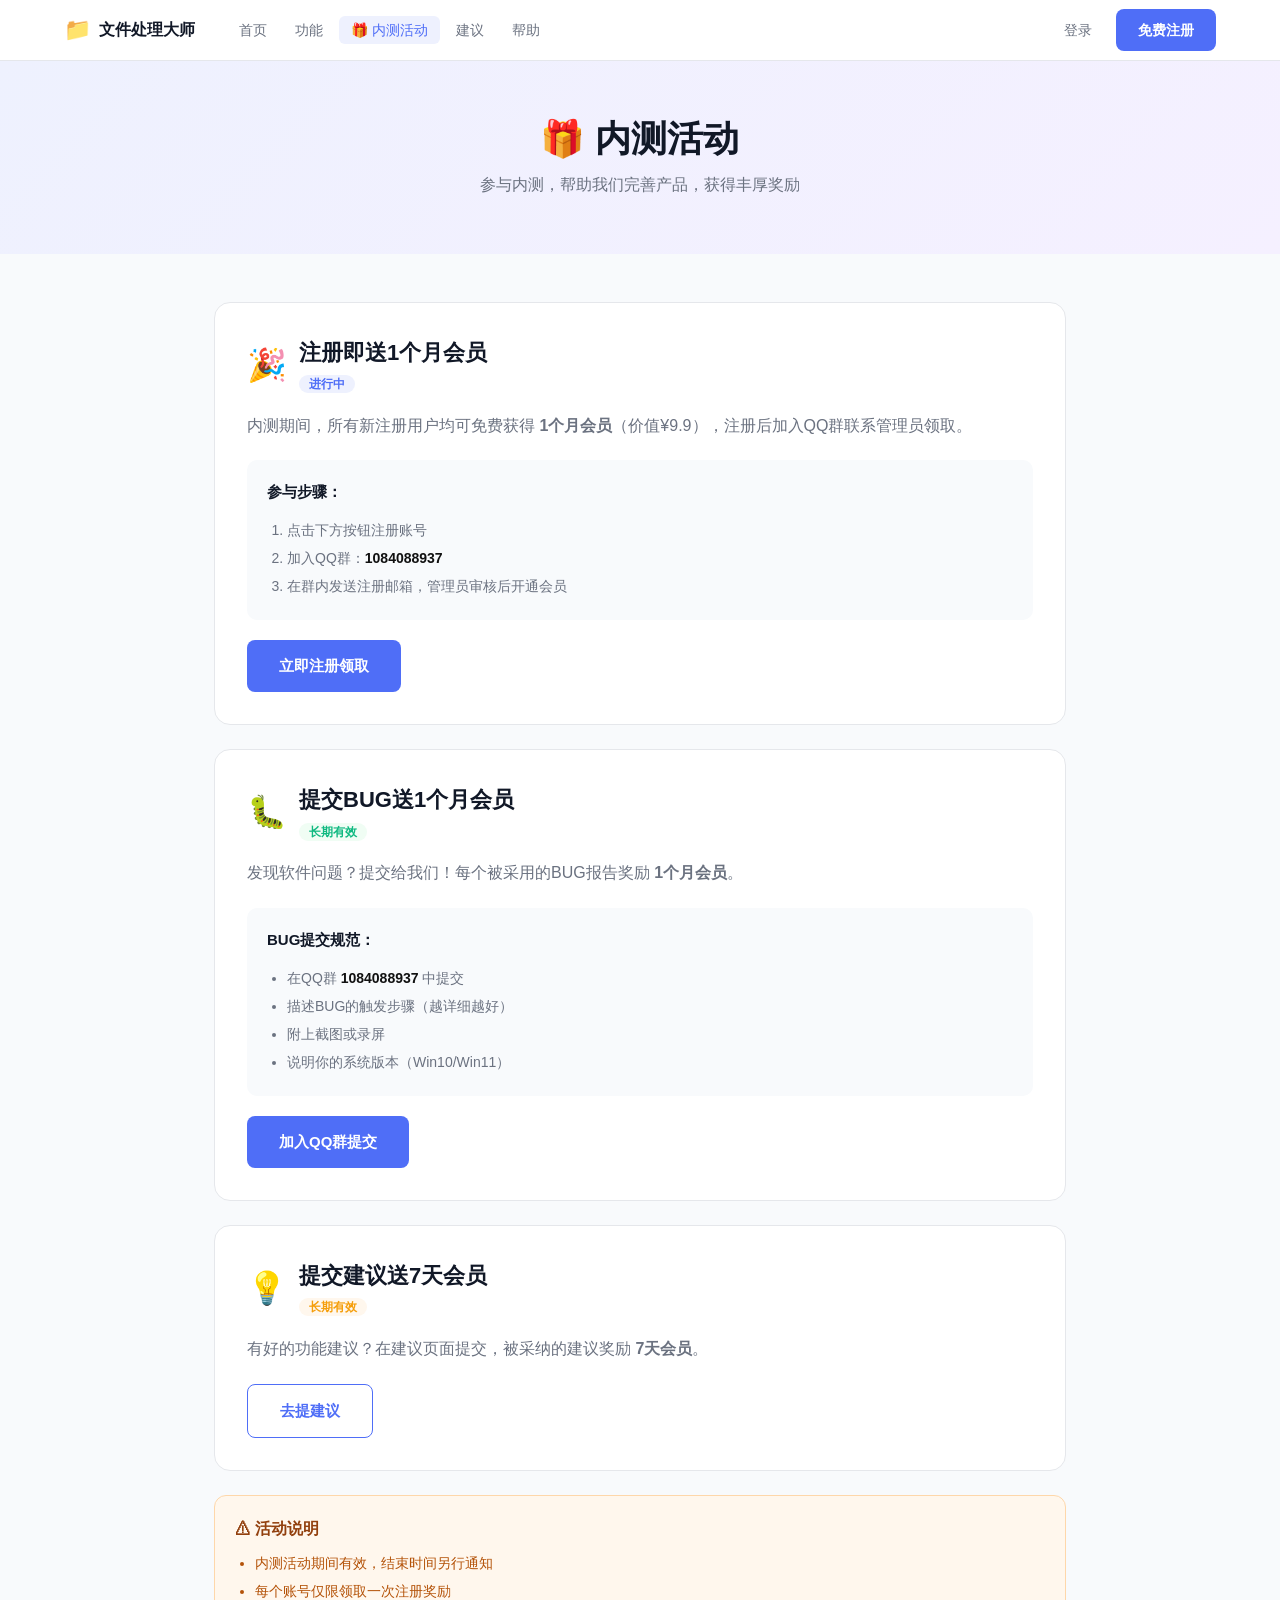
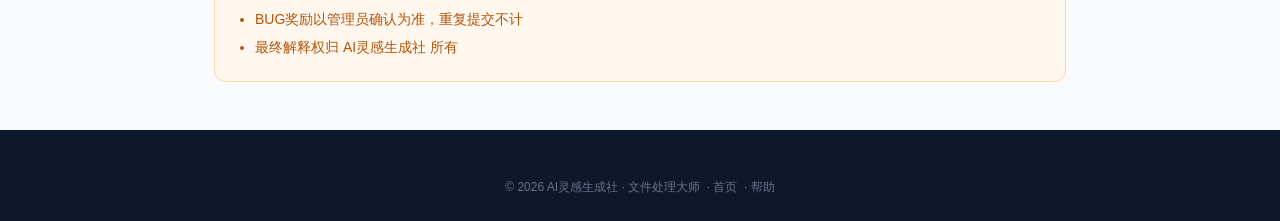
==== activity.html @ 825e1976 "Add files via upload" ====
<!DOCTYPE html>
<html lang="zh-CN">
<head>
<meta charset="UTF-8"/><meta name="viewport" content="width=device-width,initial-scale=1.0"/>
<title>内测活动 - 文件处理大师</title>
<link rel="stylesheet" href="style.css"/>
</head>
<body>
<nav class="navbar">
  <div class="nav-inner">
    <a href="index.html" class="logo"><div class="logo-icon">📁</div><span>文件处理大师</span></a>
    <ul class="nav-links"><li><a href="index.html">首页</a></li><li><a href="features.html">功能</a></li><li><a href="activity.html" class="active">🎁 内测活动</a></li><li><a href="suggestions.html">建议</a></li><li><a href="faq.html">帮助</a></li></ul>
    <div class="nav-actions"><a href="login.html" class="btn-ghost">登录</a><a href="register.html" class="btn-primary">免费注册</a></div>
  </div>
</nav>

<div class="page-hero">
  <h1>🎁 内测活动</h1>
  <p>参与内测，帮助我们完善产品，获得丰厚奖励</p>
</div>

<div class="page-content">

  <!-- 活动1：注册送会员 -->
  <div style="background:#fff;border:1px solid #E5E7EB;border-radius:16px;padding:32px;margin-bottom:24px">
    <div style="display:flex;align-items:center;gap:12px;margin-bottom:16px">
      <span style="font-size:32px">🎉</span>
      <div>
        <h2 style="font-size:22px;font-weight:800">注册即送1个月会员</h2>
        <span style="background:#EEF1FE;color:#4F6EF7;font-size:12px;padding:2px 10px;border-radius:10px;font-weight:600">进行中</span>
      </div>
    </div>
    <p style="color:#6B7280;margin-bottom:20px;line-height:1.8">内测期间，所有新注册用户均可免费获得 <strong>1个月会员</strong>（价值¥9.9），注册后加入QQ群联系管理员领取。</p>
    <div style="background:#F8FAFC;border-radius:10px;padding:20px;margin-bottom:20px">
      <h4 style="margin-bottom:12px;font-size:15px">参与步骤：</h4>
      <ol style="padding-left:20px;color:#6B7280;line-height:2;font-size:14px">
        <li>点击下方按钮注册账号</li>
        <li>加入QQ群：<strong style="color:#111">1084088937</strong></li>
        <li>在群内发送注册邮箱，管理员审核后开通会员</li>
      </ol>
    </div>
    <a href="register.html" class="btn-primary btn-lg">立即注册领取</a>
  </div>

  <!-- 活动2：提交BUG -->
  <div style="background:#fff;border:1px solid #E5E7EB;border-radius:16px;padding:32px;margin-bottom:24px">
    <div style="display:flex;align-items:center;gap:12px;margin-bottom:16px">
      <span style="font-size:32px">🐛</span>
      <div>
        <h2 style="font-size:22px;font-weight:800">提交BUG送1个月会员</h2>
        <span style="background:#F0FDF4;color:#10B981;font-size:12px;padding:2px 10px;border-radius:10px;font-weight:600">长期有效</span>
      </div>
    </div>
    <p style="color:#6B7280;margin-bottom:20px;line-height:1.8">发现软件问题？提交给我们！每个被采用的BUG报告奖励 <strong>1个月会员</strong>。</p>
    <div style="background:#F8FAFC;border-radius:10px;padding:20px;margin-bottom:20px">
      <h4 style="margin-bottom:12px;font-size:15px">BUG提交规范：</h4>
      <ul style="padding-left:20px;color:#6B7280;line-height:2;font-size:14px">
        <li>在QQ群 <strong style="color:#111">1084088937</strong> 中提交</li>
        <li>描述BUG的触发步骤（越详细越好）</li>
        <li>附上截图或录屏</li>
        <li>说明你的系统版本（Win10/Win11）</li>
      </ul>
    </div>
    <a href="https://qm.qq.com/q/1084088937" target="_blank" class="btn-primary btn-lg">加入QQ群提交</a>
  </div>

  <!-- 活动3：提建议 -->
  <div style="background:#fff;border:1px solid #E5E7EB;border-radius:16px;padding:32px;margin-bottom:24px">
    <div style="display:flex;align-items:center;gap:12px;margin-bottom:16px">
      <span style="font-size:32px">💡</span>
      <div>
        <h2 style="font-size:22px;font-weight:800">提交建议送7天会员</h2>
        <span style="background:#FFF7ED;color:#F59E0B;font-size:12px;padding:2px 10px;border-radius:10px;font-weight:600">长期有效</span>
      </div>
    </div>
    <p style="color:#6B7280;margin-bottom:20px;line-height:1.8">有好的功能建议？在建议页面提交，被采纳的建议奖励 <strong>7天会员</strong>。</p>
    <a href="suggestions.html" class="btn-outline btn-lg">去提建议</a>
  </div>

  <!-- 注意事项 -->
  <div style="background:#FFF7ED;border:1px solid #FED7AA;border-radius:12px;padding:20px">
    <h4 style="color:#92400E;margin-bottom:8px">⚠ 活动说明</h4>
    <ul style="padding-left:20px;color:#B45309;font-size:14px;line-height:2">
      <li>内测活动期间有效，结束时间另行通知</li>
      <li>每个账号仅限领取一次注册奖励</li>
      <li>BUG奖励以管理员确认为准，重复提交不计</li>
      <li>最终解释权归 AI灵感生成社 所有</li>
    </ul>
  </div>

</div>

<footer class="footer">
  <div class="container">
    <div class="footer-bottom" style="border-top:none;padding-top:0">
      <span>© 2026 AI灵感生成社 · 文件处理大师</span>
      &nbsp;·&nbsp;<a href="index.html" style="color:#64748B">首页</a>
      &nbsp;·&nbsp;<a href="faq.html" style="color:#64748B">帮助</a>
    </div>
  </div>
</footer>
</body>
</html>
---- style.css ----
*{margin:0;padding:0;box-sizing:border-box}
:root{
  --primary:#4F6EF7;--primary-dark:#3D5CE5;--primary-light:#EEF1FE;
  --text:#111827;--text2:#6B7280;--border:#E5E7EB;--bg:#F8FAFC;--card:#fff;
}
body{font-family:"Microsoft YaHei UI","PingFang SC",sans-serif;background:var(--bg);color:var(--text);line-height:1.6}
a{text-decoration:none;color:inherit}
.container{max-width:1200px;margin:0 auto;padding:0 24px}

/* ── 按钮 ── */
.btn-primary{background:var(--primary);color:#fff;padding:10px 22px;border-radius:8px;font-size:14px;font-weight:600;display:inline-flex;align-items:center;gap:6px;transition:.2s;border:none;cursor:pointer;font-family:inherit}
.btn-primary:hover{background:var(--primary-dark)}
.btn-outline{border:1.5px solid var(--primary);color:var(--primary);padding:10px 22px;border-radius:8px;font-size:14px;font-weight:600;display:inline-flex;align-items:center;gap:6px;transition:.2s;background:transparent;cursor:pointer;font-family:inherit}
.btn-outline:hover{background:var(--primary-light)}
.btn-ghost{color:var(--text2);padding:8px 16px;border-radius:8px;font-size:14px;transition:.2s}
.btn-ghost:hover{color:var(--primary);background:var(--primary-light)}
.btn-white{background:#fff;color:var(--primary);padding:14px 40px;border-radius:10px;font-size:16px;font-weight:700;display:inline-flex;align-items:center;gap:8px;transition:.2s;box-shadow:0 4px 16px rgba(0,0,0,.2)}
.btn-white:hover{transform:translateY(-2px);box-shadow:0 8px 24px rgba(0,0,0,.3)}
.btn-lg{padding:14px 32px;font-size:15px}

/* ── 导航 ── */
.navbar{position:sticky;top:0;z-index:100;background:rgba(255,255,255,.92);backdrop-filter:blur(12px);border-bottom:1px solid var(--border)}
.nav-inner{max-width:1200px;margin:0 auto;padding:0 24px;height:60px;display:flex;align-items:center;gap:32px}
.logo{display:flex;align-items:center;gap:8px;font-size:16px;font-weight:700;white-space:nowrap}
.logo-icon{font-size:22px}
.nav-links{display:flex;gap:4px;list-style:none;flex:1}
.nav-links a{padding:6px 12px;border-radius:6px;font-size:14px;color:var(--text2);transition:.2s}
.nav-links a:hover,.nav-links a.active{color:var(--primary);background:var(--primary-light)}
.nav-actions{display:flex;gap:8px;align-items:center;white-space:nowrap}
.nav-toggle{display:none;background:none;border:none;font-size:20px;cursor:pointer;padding:4px 8px}

/* ── 活动横幅 ── */
.activity-banner{background:linear-gradient(135deg,#4F6EF7,#7C3AED);color:#fff;text-align:center;padding:10px 24px;font-size:14px;display:flex;align-items:center;justify-content:center;gap:16px;flex-wrap:wrap}
.activity-banner a{color:#fff;font-weight:600;text-decoration:underline}

/* ── Hero ── */
.hero{max-width:1200px;margin:0 auto;padding:72px 24px 56px;display:flex;align-items:center;gap:64px}
.hero-content{flex:1}
.hero-badge{display:inline-block;background:var(--primary-light);color:var(--primary);font-size:13px;padding:5px 14px;border-radius:20px;margin-bottom:20px;font-weight:500}
h1{font-size:46px;font-weight:800;line-height:1.2;margin-bottom:16px}
.gradient-text{background:linear-gradient(135deg,#4F6EF7,#7C3AED);-webkit-background-clip:text;-webkit-text-fill-color:transparent}
.hero-sub{font-size:17px;color:var(--text2);margin-bottom:32px;line-height:1.8}
.hero-btns{display:flex;gap:12px;flex-wrap:wrap;margin-bottom:20px}
.hero-meta{display:flex;gap:16px;flex-wrap:wrap;font-size:13px;color:var(--text2)}
.hero-img{flex:1;max-width:520px}
.hero-img img{width:100%;border-radius:16px;box-shadow:0 20px 60px rgba(0,0,0,.12)}

/* ── 统计 ── */
.stats{background:#fff;border-top:1px solid var(--border);border-bottom:1px solid var(--border)}
.stats .container{display:flex;justify-content:space-around;padding:28px 24px;flex-wrap:wrap;gap:20px}
.stat-item{text-align:center}
.stat-num{font-size:28px;font-weight:800;background:linear-gradient(135deg,#4F6EF7,#7C3AED);-webkit-background-clip:text;-webkit-text-fill-color:transparent}
.stat-label{font-size:13px;color:var(--text2);margin-top:4px}

/* ── 通用 section ── */
.section-header{text-align:center;margin-bottom:48px}
.section-tag{font-size:12px;color:var(--primary);font-weight:700;letter-spacing:2px;text-transform:uppercase;margin-bottom:12px}
.section-header h2{font-size:32px;font-weight:800;margin-bottom:12px}
.section-header p{font-size:16px;color:var(--text2)}

/* ── 功能卡片 ── */
.features-section{padding:72px 0}
.features-grid{display:grid;grid-template-columns:repeat(3,1fr);gap:20px}
.feature-card{background:var(--card);border:1px solid var(--border);border-radius:16px;padding:28px;transition:.2s}
.feature-card:hover{transform:translateY(-4px);box-shadow:0 12px 32px rgba(0,0,0,.08);border-color:rgba(79,110,247,.3)}
.feature-icon{width:52px;height:52px;border-radius:14px;display:flex;align-items:center;justify-content:center;margin-bottom:16px}
.feature-card h3{font-size:16px;font-weight:700;margin-bottom:8px}
.feature-card p{font-size:14px;color:var(--text2);line-height:1.7}
.feature-tags{display:flex;flex-wrap:wrap;gap:6px;margin-top:12px}
.feature-tags span{font-size:12px;background:var(--primary-light);color:var(--primary);padding:2px 8px;border-radius:4px}

/* ── 内测活动 ── */
.activity-section{padding:56px 0;background:#fff}
.activity-card{background:linear-gradient(135deg,#EEF1FE,#F5F0FF);border-radius:20px;padding:48px;display:flex;gap:48px;align-items:center;flex-wrap:wrap}
.activity-left{flex:1;min-width:280px}
.activity-badge{display:inline-block;background:linear-gradient(135deg,#4F6EF7,#7C3AED);color:#fff;font-size:13px;padding:4px 14px;border-radius:20px;margin-bottom:16px;font-weight:600}
.activity-left h2{font-size:32px;font-weight:800;margin-bottom:20px;line-height:1.3}
.activity-left h2 span{color:var(--primary)}
.activity-list{list-style:none;margin-bottom:28px}
.activity-list li{padding:6px 0;font-size:15px;color:var(--text2)}
.activity-right{flex:1;min-width:240px}
.activity-steps{display:flex;align-items:center;justify-content:center;gap:8px;flex-wrap:wrap}
.step{text-align:center}
.step-num{width:44px;height:44px;background:var(--primary);color:#fff;border-radius:50%;display:flex;align-items:center;justify-content:center;font-size:18px;font-weight:700;margin:0 auto 8px}
.step div:last-child{font-size:13px;color:var(--text2)}
.step-arrow{font-size:20px;color:var(--primary);font-weight:700}

/* ── 会员套餐 ── */
.pricing-section{padding:72px 0}
.pricing-grid{display:grid;grid-template-columns:repeat(4,1fr);gap:16px}
.plan-card{background:var(--card);border:1.5px solid var(--border);border-radius:14px;padding:28px;text-align:center;transition:.2s;position:relative}
.plan-card:hover{border-color:var(--primary);transform:translateY(-3px)}
.plan-card.hot{border-color:var(--primary);background:var(--primary-light)}
.plan-hot{position:absolute;top:-12px;left:50%;transform:translateX(-50%);background:linear-gradient(135deg,#4F6EF7,#7C3AED);color:#fff;font-size:12px;padding:3px 14px;border-radius:10px;white-space:nowrap;font-weight:600}
.plan-days{font-size:20px;font-weight:800;margin-bottom:8px}
.plan-price{font-size:32px;font-weight:800;color:var(--primary);margin-bottom:8px}
.plan-desc{font-size:13px;color:var(--text2)}

/* ── 下载 ── */
.download-section{background:linear-gradient(135deg,#1E1B4B,#312E81,#4F6EF7);color:#fff;padding:80px 24px}
.download-section h2{font-size:34px;font-weight:800;margin-bottom:12px}
.download-section p{font-size:16px;opacity:.8;margin-bottom:32px}

/* ── 底部 ── */
.footer{background:#0F172A;color:#64748B;padding:48px 24px 24px}
.footer-top{display:grid;grid-template-columns:2fr 1fr 1fr 1fr;gap:40px;margin-bottom:40px}
.footer-brand p{font-size:13px;margin-top:8px;line-height:1.8}
.footer-links-group h4{color:#fff;font-size:14px;margin-bottom:12px}
.footer-links-group a{display:block;font-size:13px;color:#64748B;margin-bottom:8px;transition:.2s}
.footer-links-group a:hover{color:#fff}
.footer-bottom{border-top:1px solid #1E293B;padding-top:20px;text-align:center;font-size:12px}

/* ── 页面通用 ── */
.page-hero{background:linear-gradient(135deg,#EEF1FE,#F5F0FF);padding:56px 24px;text-align:center}
.page-hero h1{font-size:36px;font-weight:800;margin-bottom:12px}
.page-hero p{font-size:16px;color:var(--text2)}
.page-content{max-width:900px;margin:0 auto;padding:48px 24px}

/* ── 表单 ── */
.form-card{background:var(--card);border:1px solid var(--border);border-radius:16px;padding:40px;max-width:480px;margin:0 auto}
.form-card h2{font-size:24px;font-weight:800;margin-bottom:8px}
.form-card p{color:var(--text2);font-size:14px;margin-bottom:28px}
.form-group{margin-bottom:16px}
.form-group label{display:block;font-size:13px;color:var(--text2);margin-bottom:6px;font-weight:500}
.form-group input{width:100%;height:44px;border:1.5px solid var(--border);border-radius:8px;padding:0 14px;font-size:14px;font-family:inherit;transition:.2s;background:#F8FAFC}
.form-group input:focus{outline:none;border-color:var(--primary);background:#fff}
.form-row{display:flex;gap:8px}
.form-row input{flex:1}
.form-row .btn-outline{white-space:nowrap;height:44px;padding:0 16px}
.form-submit{width:100%;height:44px;background:var(--primary);color:#fff;border:none;border-radius:8px;font-size:15px;font-weight:600;cursor:pointer;font-family:inherit;transition:.2s;margin-top:8px}
.form-submit:hover{background:var(--primary-dark)}
.form-footer{text-align:center;margin-top:20px;font-size:13px;color:var(--text2)}
.form-footer a{color:var(--primary);font-weight:600}
.form-error{color:#EF4444;font-size:13px;margin-top:8px;display:none}
.form-success{color:#10B981;font-size:13px;margin-top:8px;display:none}

/* ── FAQ ── */
.faq-item{border:1px solid var(--border);border-radius:12px;margin-bottom:12px;overflow:hidden}
.faq-q{padding:16px 20px;font-weight:600;cursor:pointer;display:flex;justify-content:space-between;align-items:center;background:var(--card);transition:.2s}
.faq-q:hover{background:var(--primary-light)}
.faq-a{padding:0 20px;max-height:0;overflow:hidden;transition:.3s;color:var(--text2);font-size:14px;line-height:1.8}
.faq-item.open .faq-a{padding:16px 20px;max-height:500px}
.faq-item.open .faq-q{background:var(--primary-light);color:var(--primary)}

/* ── 建议墙 ── */
.suggestion-form{background:var(--card);border:1px solid var(--border);border-radius:16px;padding:28px;margin-bottom:32px}
.suggestion-form textarea{width:100%;height:100px;border:1.5px solid var(--border);border-radius:8px;padding:12px;font-size:14px;font-family:inherit;resize:vertical;transition:.2s}
.suggestion-form textarea:focus{outline:none;border-color:var(--primary)}
.suggestion-list{display:flex;flex-direction:column;gap:12px}
.suggestion-item{background:var(--card);border:1px solid var(--border);border-radius:12px;padding:20px}
.suggestion-item .s-meta{font-size:12px;color:var(--text2);margin-bottom:8px}
.suggestion-item .s-content{font-size:14px;line-height:1.7}
.suggestion-item .s-votes{margin-top:12px;display:flex;gap:8px;align-items:center}
.vote-btn{background:var(--primary-light);color:var(--primary);border:none;padding:4px 12px;border-radius:6px;cursor:pointer;font-size:13px;font-family:inherit;transition:.2s}
.vote-btn:hover{background:var(--primary);color:#fff}

/* ── 响应式 ── */
@media(max-width:900px){
  .hero{flex-direction:column;padding:48px 24px;gap:40px}
  .hero-img{max-width:100%}
  h1{font-size:32px}
  .features-grid{grid-template-columns:repeat(2,1fr)}
  .pricing-grid{grid-template-columns:repeat(2,1fr)}
  .footer-top{grid-template-columns:1fr 1fr}
  .activity-card{flex-direction:column;padding:32px}
}
@media(max-width:600px){
  .features-grid,.pricing-grid{grid-template-columns:1fr}
  .nav-links,.nav-actions{display:none;flex-direction:column;position:absolute;top:60px;left:0;right:0;background:#fff;border-bottom:1px solid var(--border);padding:16px 24px;gap:8px}
  .nav-links.open,.nav-actions.open{display:flex}
  .nav-toggle{display:block}
  .navbar{position:relative}
  h1{font-size:26px}
  .footer-top{grid-template-columns:1fr}
}
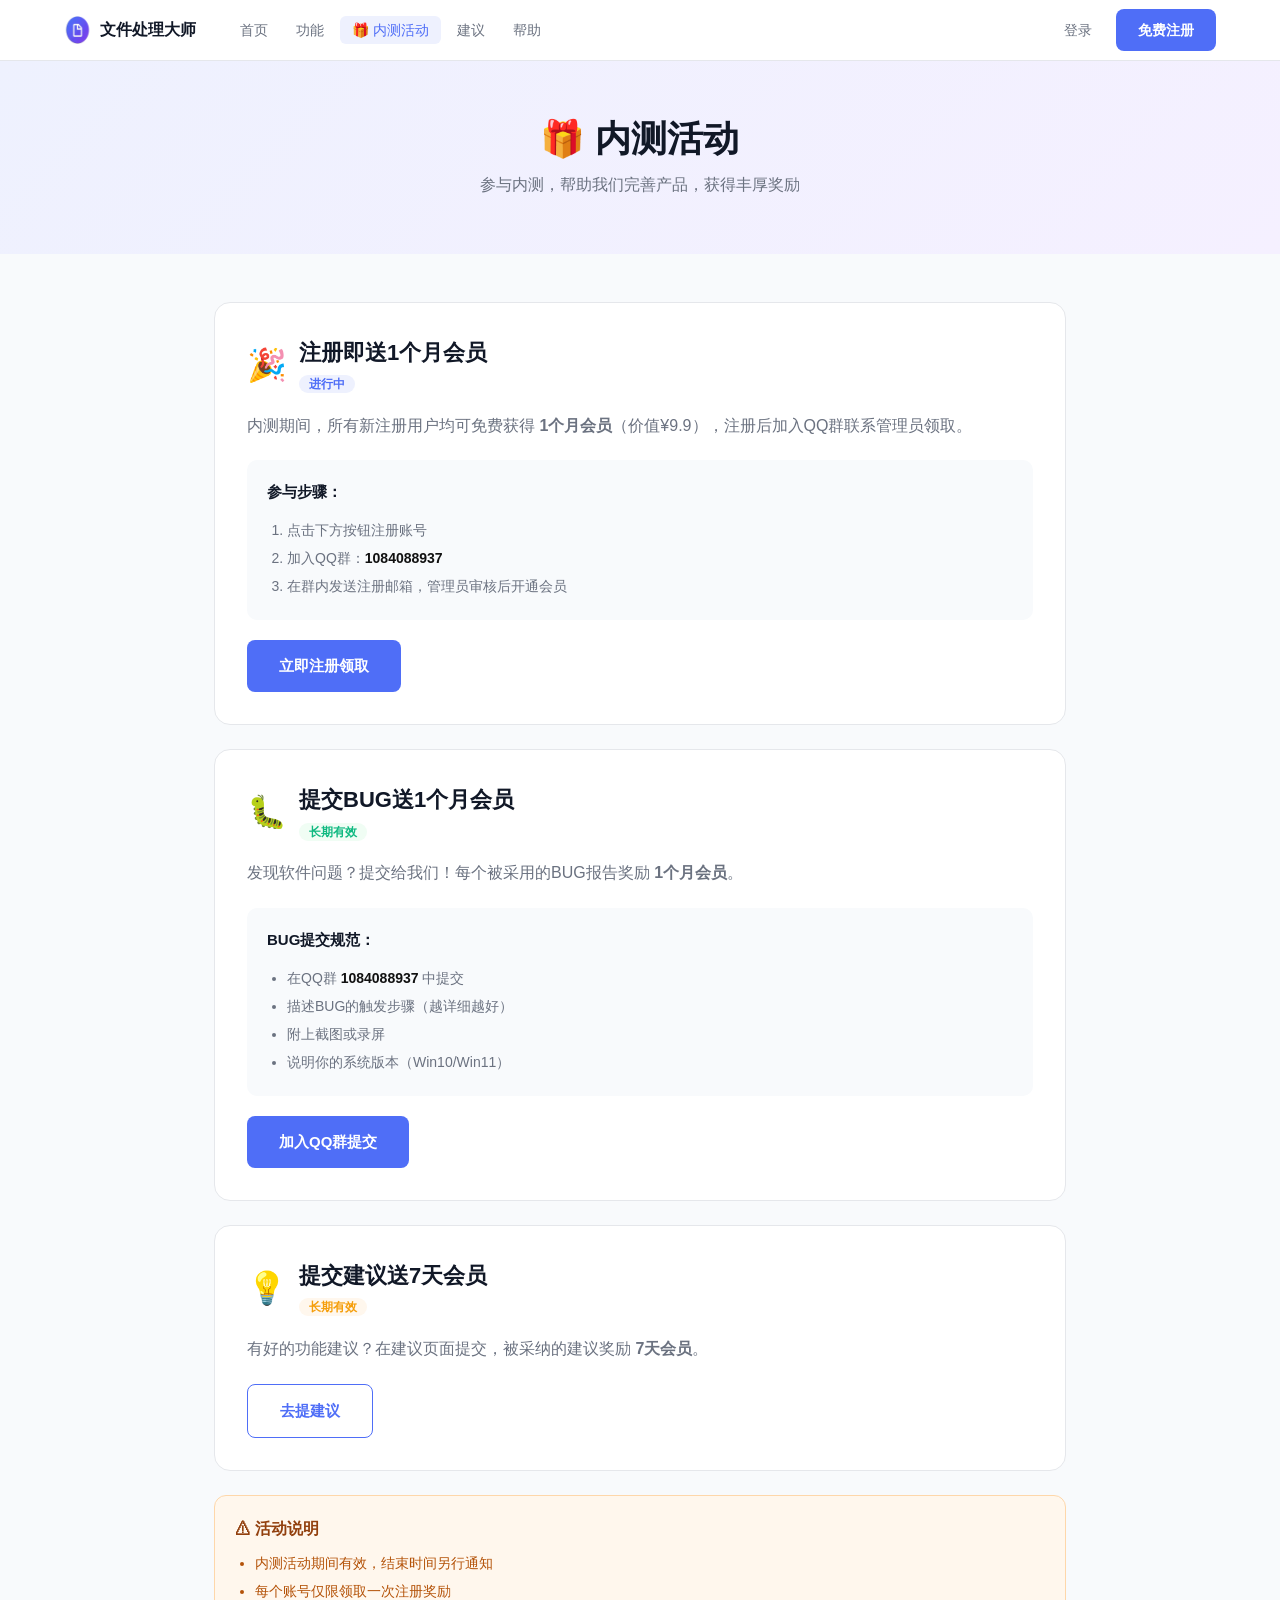
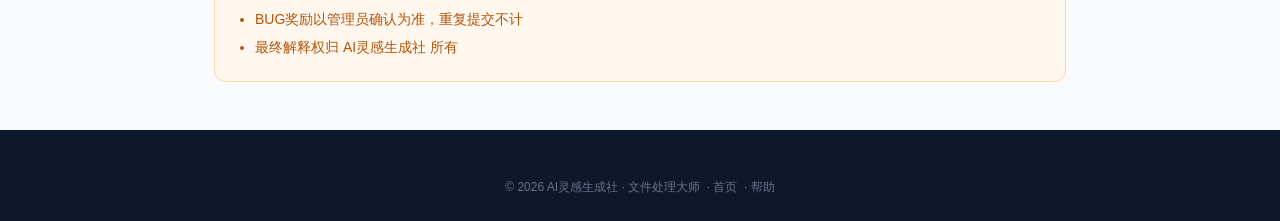
==== commit 0f4eadbf: "Add files via upload" ====
--- a/activity.html
+++ b/activity.html
@@ -1,14 +1,14 @@
-<!DOCTYPE html>
+﻿<!DOCTYPE html>
 <html lang="zh-CN">
 <head>
 <meta charset="UTF-8"/><meta name="viewport" content="width=device-width,initial-scale=1.0"/>
 <title>内测活动 - 文件处理大师</title>
-<link rel="stylesheet" href="style.css"/>
+<link rel="stylesheet" href="style.css"/><link rel="icon" href="favicon.ico"/>
 </head>
 <body>
 <nav class="navbar">
   <div class="nav-inner">
-    <a href="index.html" class="logo"><div class="logo-icon">📁</div><span>文件处理大师</span></a>
+    <a href="index.html" class="logo"><img src="favicon.ico" class="logo-icon-img" alt="logo"/><span>文件处理大师</span></a>
     <ul class="nav-links"><li><a href="index.html">首页</a></li><li><a href="features.html">功能</a></li><li><a href="activity.html" class="active">🎁 内测活动</a></li><li><a href="suggestions.html">建议</a></li><li><a href="faq.html">帮助</a></li></ul>
     <div class="nav-actions"><a href="login.html" class="btn-ghost">登录</a><a href="register.html" class="btn-primary">免费注册</a></div>
   </div>
@@ -101,3 +101,4 @@
 </footer>
 </body>
 </html>
+
--- a/style.css
+++ b/style.css
@@ -22,7 +22,7 @@
 .navbar{position:sticky;top:0;z-index:100;background:rgba(255,255,255,.92);backdrop-filter:blur(12px);border-bottom:1px solid var(--border)}
 .nav-inner{max-width:1200px;margin:0 auto;padding:0 24px;height:60px;display:flex;align-items:center;gap:32px}
 .logo{display:flex;align-items:center;gap:8px;font-size:16px;font-weight:700;white-space:nowrap}
-.logo-icon{font-size:22px}
+.logo-icon-img{width:28px;height:28px;object-fit:contain}
 .nav-links{display:flex;gap:4px;list-style:none;flex:1}
 .nav-links a{padding:6px 12px;border-radius:6px;font-size:14px;color:var(--text2);transition:.2s}
 .nav-links a:hover,.nav-links a.active{color:var(--primary);background:var(--primary-light)}
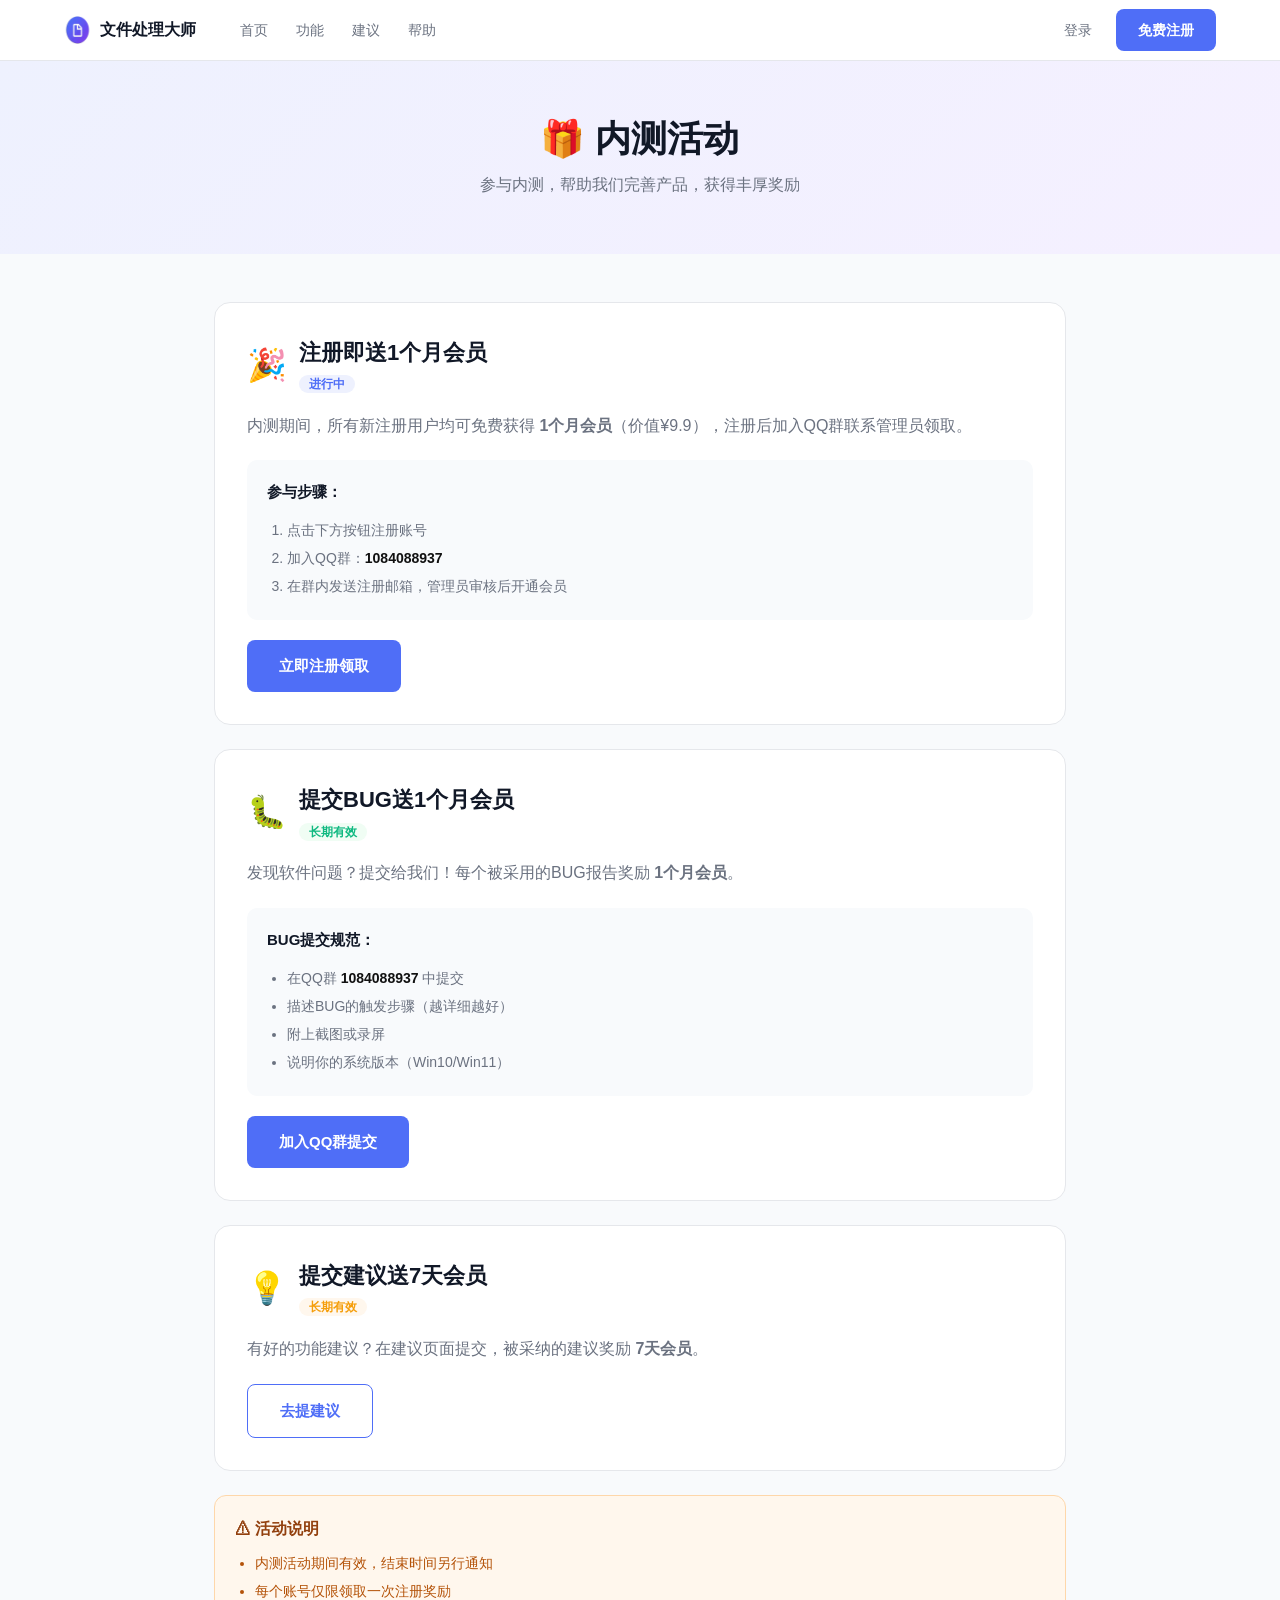
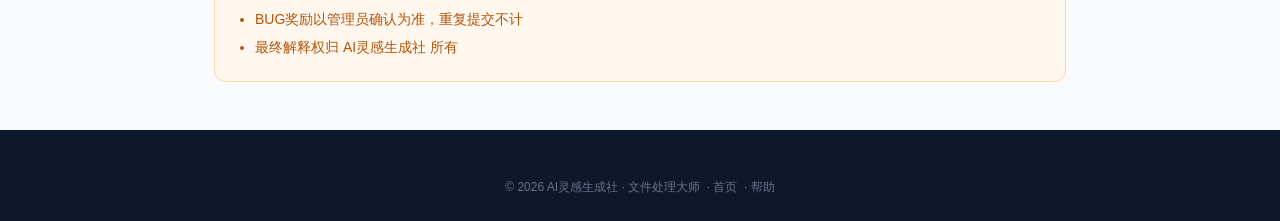
==== commit bd021f55: "Add files via upload" ====
--- a/activity.html
+++ b/activity.html
@@ -6,11 +6,18 @@
 <link rel="stylesheet" href="style.css"/><link rel="icon" href="favicon.ico"/>
 </head>
 <body>
+<script src="auth.js"></script>
 <nav class="navbar">
   <div class="nav-inner">
     <a href="index.html" class="logo"><img src="favicon.ico" class="logo-icon-img" alt="logo"/><span>文件处理大师</span></a>
-    <ul class="nav-links"><li><a href="index.html">首页</a></li><li><a href="features.html">功能</a></li><li><a href="activity.html" class="active">🎁 内测活动</a></li><li><a href="suggestions.html">建议</a></li><li><a href="faq.html">帮助</a></li></ul>
+    <ul class="nav-links">
+      <li><a href="index.html">首页</a></li>
+      <li><a href="features.html">功能</a></li>
+      <li><a href="suggestions.html">建议</a></li>
+      <li><a href="faq.html">帮助</a></li>
+    </ul>
     <div class="nav-actions"><a href="login.html" class="btn-ghost">登录</a><a href="register.html" class="btn-primary">免费注册</a></div>
+    <button class="nav-toggle" onclick="toggleMenu()">☰</button>
   </div>
 </nav>
 
@@ -61,7 +68,7 @@
         <li>说明你的系统版本（Win10/Win11）</li>
       </ul>
     </div>
-    <a href="https://qm.qq.com/q/1084088937" target="_blank" class="btn-primary btn-lg">加入QQ群提交</a>
+    <a href="https://qun.qq.com/universal-share/share?ac=1&authKey=fnra66EXNJPq9sHPlBCSE7RBTzdKW%2FA1YxJ0FWfk5wkKeX%2FGIf9MEuDZHK1PEpJg&busi_data=eyJncm91cENvZGUiOiIxMDg0MDg4OTM3IiwidG9rZW4iOiIyNHY0MS9VR2JPSFJyT1U0Ums5QXUvUk45bkU4cEM1MXNBSFV2bXg4YmVxb3BvSGhEbENCNEpJcEpPRFk2eG1SIiwidWluIjoiMTIwOTY0OTY4NCJ9&data=2TTci7XPHlRG23seu6UG4KoGQbO5IPqKgxi82z4HseaknwmG-EmSo3ZgHQmTRWWAxrjZkvd0724apZp4q_gtmw&svctype=4&tempid=h5_group_info" target="_blank" class="btn-primary btn-lg">加入QQ群提交</a>
   </div>
 
   <!-- 活动3：提建议 -->
